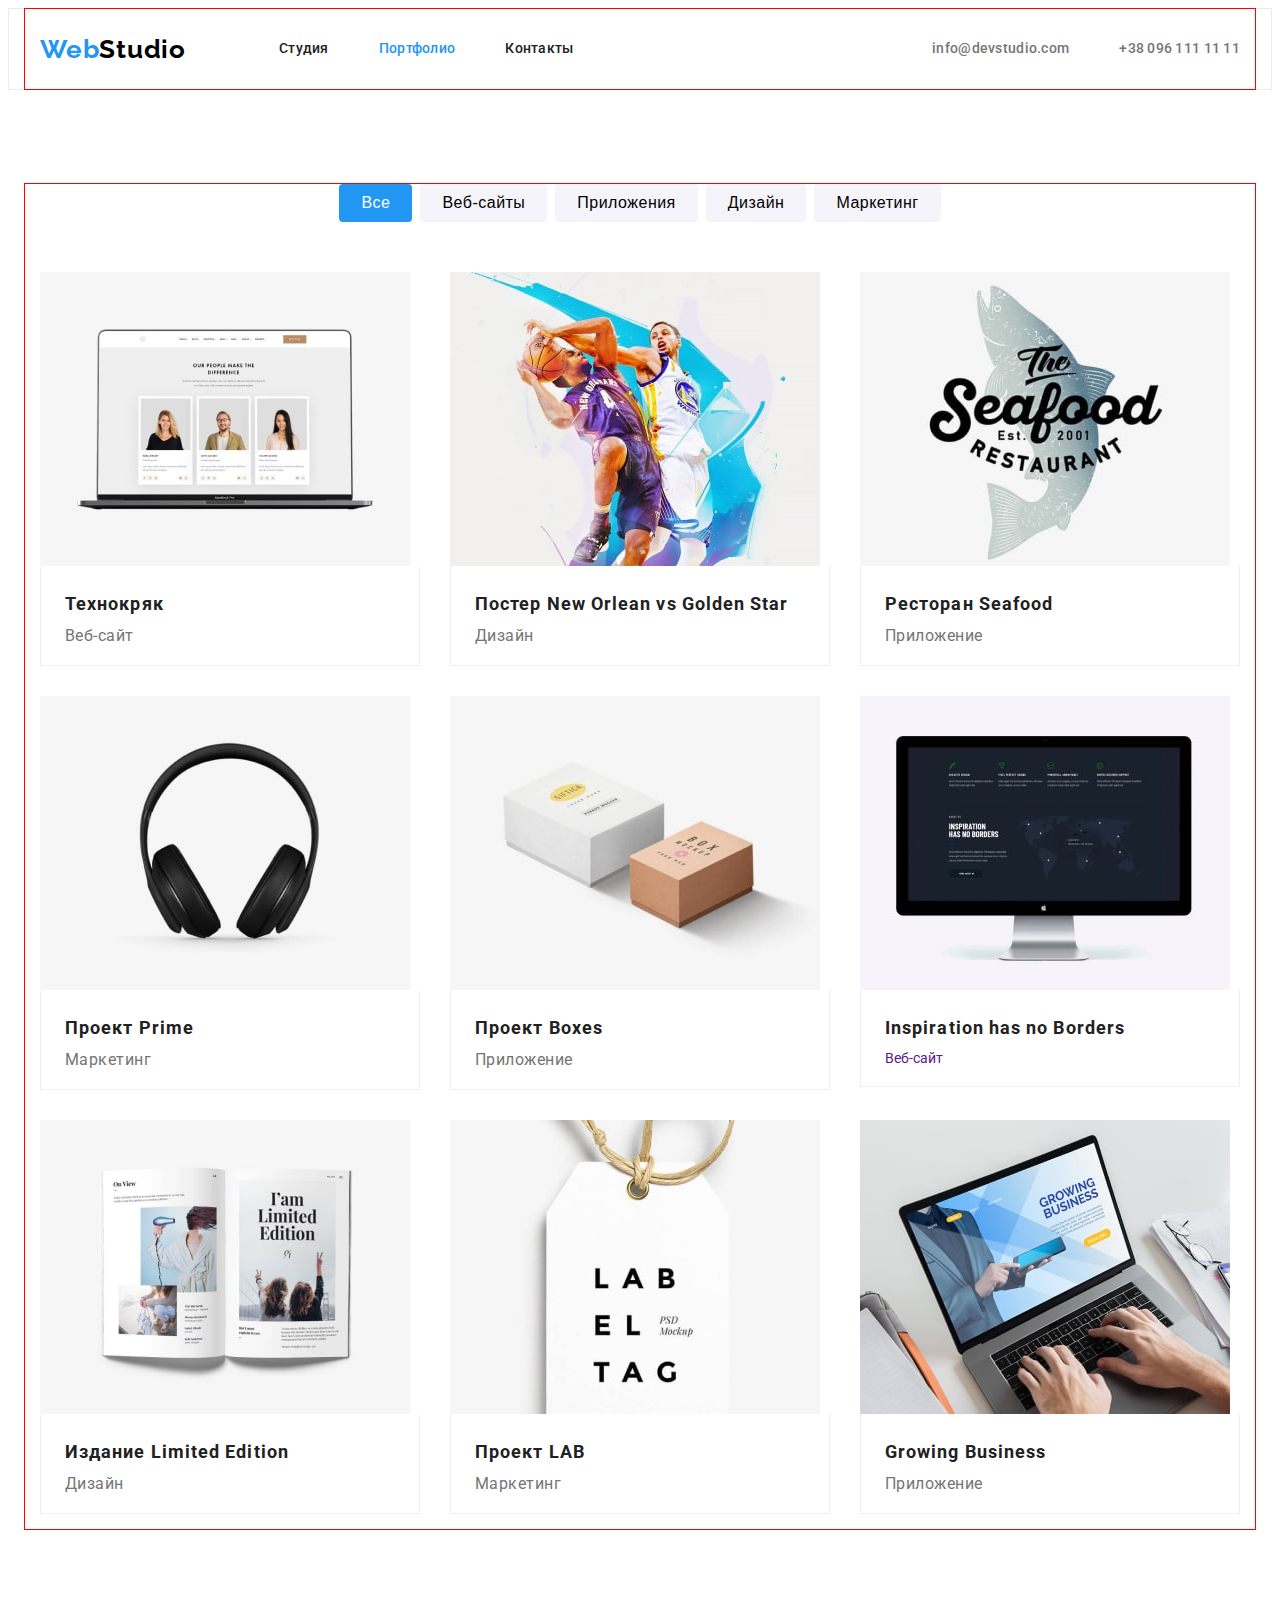
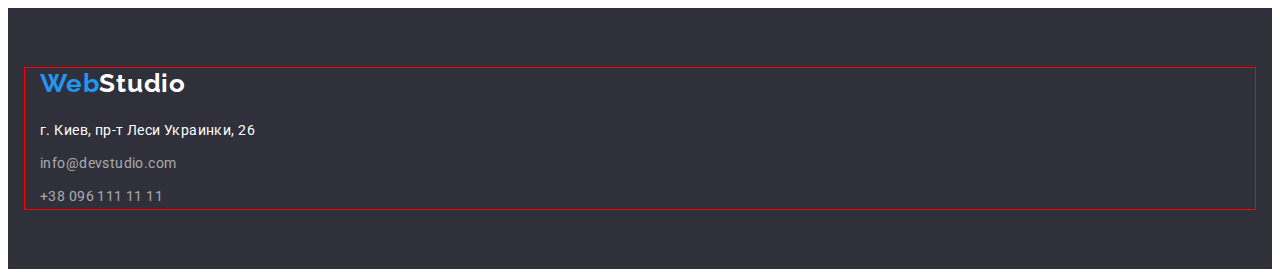
==== portfolio.html @ 9bad5669 "Initial commit" ====
<!DOCTYPE html>
<html lang="ru">
  <head>
    <meta charset="utf-8" />
    <meta http-equiv="X-UA-Compatible" content="IE=edge" />
    <title>Студия</title>
    <meta name="viewport" content="width=device-width, initial-scale=1" />
    <link
      href="https://fonts.googleapis.com/css2?family=Raleway:wght@700&family=Roboto:wght@400;500;700;900&display=swap"
      rel="stylesheet"
    />
    <link
      rel="stylesheet"
      href="https://cdnjs.cloudflare.com/ajax/libs/modern-normalize/1.1.0/modern-normalize.min.css"
      integrity="sha512-wpPYUAdjBVSE4KJnH1VR1HeZfpl1ub8YT/NKx4PuQ5NmX2tKuGu6U/JRp5y+Y8XG2tV+wKQpNHVUX03MfMFn9Q=="
      crossorigin="anonymous"
      referrerpolicy="no-referrer"
    />
    <link rel="stylesheet" href="./css/styles.css" />
    <link rel="preconnect" href="https://fonts.gstatic.com" crossorigin />
  </head>
  <!--header-->
  <body>
    <header class="header">
      <div class="container">
        <a href="./index.html" lang="en" class="header-logo"
          >Web<span class="header-logo-add">Studio</span></a
        >
        <nav>
          <ul class="header-list list">
            <li class="header-item">
              <a class="header-link link" href="./index.html">Студия</a>
            </li>
            <li class="header-item">
              <a class="header-link link current" href="./portfolio.html">Портфолио</a>
            </li>
            <li class="header-item"><a class="header-link link" href="">Контакты</a></li>
          </ul>
        </nav>
        <ul class="contacts-list list">
          <li class="contacts-item">
            <a class="contacts-link link" href="mailto:info@devstudio.com">info@devstudio.com</a>
          </li>
          <li class="contacts-item">
            <a class="contacts-link link" href="tel:+380961111111">+38 096 111 11 11</a>
          </li>
        </ul>
      </div>
    </header>
    <!--main-->
    <main>
      <section class="portfolio section">
        <div class="container">
          <h1 hidden>Кнопки</h1>
          <ul class="filter-list list">
            <li class="filter-item">
              <button class="filter-button filter-button-current" type="button">Все</button>
            </li>
            <li class="filter-item">
              <button class="filter-button" type="button">Веб-сайты</button>
            </li>
            <li class="filter-item">
              <button class="filter-button" type="button">Приложения</button>
            </li>
            <li class="filter-item">
              <button class="filter-button" type="button">Дизайн</button>
            </li>
            <li class="filter-item">
              <button class="filter-button" type="button">Маркетинг</button>
            </li>
          </ul>
          <ul class="portfolio-list list">
            <li class="portfolio-item">
              <a class="portfolio-link link" href="">
                <img src="./images/portfolio-1.jpg" alt="Наши работы фото 1" width="370" />
                <div class="portfolio-text-wrapper">
                  <h2 class="portfolio-title">Технокряк</h2>
                  <p class="portfolio-text">Веб-сайт</p>
                </div>
              </a>
            </li>
            <li class="portfolio-item">
              <a class="portfolio-link link" href="">
                <img src="./images/portfolio-2.jpg" alt="Наши работы фото 2" width="370" />
                <div class="portfolio-text-wrapper">
                  <h2 class="portfolio-title">Постер New Orlean vs Golden Star</h2>
                  <p class="portfolio-text">Дизайн</p>
                </div></a
              >
            </li>
            <li class="portfolio-item">
              <a class="portfolio-link link" href="">
                <img src="./images/portfolio-3.jpg" alt="Наши работы фото 3" width="370" />
                <div class="portfolio-text-wrapper">
                  <h2 class="portfolio-title">Ресторан Seafood</h2>
                  <p class="portfolio-text">Приложение</p>
                </div></a
              >
            </li>
            <li class="portfolio-item">
              <a class="portfolio-link link" href="">
                <img src="./images/portfolio-4.jpg" alt="Наши работы фото 4" width="370" />
                <div class="portfolio-text-wrapper">
                  <h2 class="portfolio-title">Проект Prime</h2>
                  <p class="portfolio-text">Маркетинг</p>
                </div></a
              >
            </li>
            <li class="portfolio-item">
              <a class="portfolio-link link" href="">
                <img src="./images/portfolio-5.jpg" alt="Наши работы фото 5" width="370" />
                <div class="portfolio-text-wrapper">
                  <h2 class="portfolio-title">Проект Boxes</h2>
                  <p class="portfolio-text">Приложение</p>
                </div></a
              >
            </li>
            <li class="portfolio-item">
              <a class="portfolio-link link" href="">
                <img src="./images/portfolio-6.jpg" alt="Наши работы фото 6" width="370" />
                <div class="portfolio-text-wrapper">
                  <h2 class="portfolio-title" lang="en">Inspiration has no Borders</h2>
                  <p class="herportfolioo-text">Веб-сайт</p>
                </div></a
              >
            </li>
            <li class="portfolio-item">
              <a class="portfolio-link link" href="">
                <img src="./images/portfolio-7.jpg" alt="Наши работы фото 7" width="370" />
                <div class="portfolio-text-wrapper">
                  <h2 class="portfolio-title">Издание Limited Edition</h2>
                  <p class="portfolio-text">Дизайн</p>
                </div></a
              >
            </li>
            <li class="portfolio-item">
              <a class="portfolio-link link" href="">
                <img src="./images/portfolio-8.jpg" alt="Наши работы фото 8" width="370" />
                <div class="portfolio-text-wrapper">
                  <h2 class="portfolio-title">Проект LAB</h2>
                  <p class="portfolio-text">Маркетинг</p>
                </div></a
              >
            </li>
            <li class="portfolio-item">
              <a class="portfolio-link link" href="">
                <img src="./images/portfolio-9.jpg" alt="Наши работы фото 9" width="370" />
                <div class="portfolio-text-wrapper">
                  <h2 class="portfolio-title" lang="en">Growing Business</h2>
                  <p class="portfolio-text">Приложение</p>
                </div></a
              >
            </li>
          </ul>
        </div>
      </section>
    </main>
    <!--footer-->
    <footer class="footer">
      <div class="container">
        <a href="/index.html" lang="en" class="footer-logo"
          >Web<span class="footer-logo-add">Studio</span></a
        >
        <address class="adress">
          <ul class="adress-list list">
            <li class="adress-item">
              <a
                href="https://goo.gl/maps/ZNNEmPpqHStPW1MP9"
                class="adress-link-map link"
                target="_blank"
                rel="noopener norefererrer"
              >
                г. Киев, пр-т Леси Украинки, 26
              </a>
            </li>
            <li class="adress-item">
              <a class="adress-link link" href="mailto:info@devstudio.com">info@devstudio.com</a>
            </li>
            <li class="adress-item">
              <a class="adress-link link" href="tel:+380961111111">+38 096 111 11 11</a>
            </li>
          </ul>
        </address>
      </div>
    </footer>
  </body>
</html>
---- css/styles.css ----
:root {
  --background-color: #ffffff;
  --alternative-background-color: #2f303a;
  --main-text-color: #212121;
  --second-text-color: #757575;
  --alternative-text-color: #ffffff;
  --active-btn-color: #2196f3;
  --main-font-weight: 700;
  --main-font-family: 'Roboto', sans-serif;
  --second-font-family: 'Raleway', sans-serif;
  --default-font-size: 14px;
  --default-padding: 94px;
}

body {
  font-family: var(--main-font-family);
  font-size: var(--default-font-size);
  background-color: var(--background-color);
  color: var(--master-text-color);
}

p,
h1,
h2,
h3,
h4,
h5,
h6 {
  margin: 0;
}
ul,
ol {
  margin: 0;
  padding: 0;
}
button {
  cursor: pointer;
}
img {
  display: block;
}
.list {
  list-style: none;
}
.link {
  text-decoration: none;
}
.hidden {
  position: absolute;
  white-space: nowrap;
  width: 1px;
  height: 1px;
  overflow: hidden;
  border: 0;
  padding: 0;
  clip: rect(0 0 0 0);
  clip-path: inset(50%);
  margin: -1px;
}
.container {
  width: 1200px;
  margin: 0 auto;
  padding-left: 15px;
  padding-right: 15px;
  outline: 1px solid red;
}
.section {
  padding-top: var(--default-padding);
  padding-bottom: var(--default-padding);
}
/*----------------header--------------------*/
.header {
  border: 1px solid #ececec;
}
.header-logo {
  color: var(--active-btn-color);
  font-family: var(--second-font-family);
  font-weight: var(--main-font-weight);
  font-size: 26px;
  line-height: 1.19;
  letter-spacing: 0.03em;
  text-decoration: none;
  margin-right: 93px;
}
.header-logo-add {
  color: #000000;
}
.header-list {
  display: flex;
  align-items: center;
}
.header .container {
  display: flex;
  align-items: center;
}
.header-link,
.contacts-link {
  padding: 32px 0;
  display: block;
  color: var(--main-text-color);
  font-weight: 500;
  line-height: 1.14;
  letter-spacing: 0.02em;
}
.header-item:not(:last-child) {
  margin-right: 50px;
}
.current {
  color: var(--active-btn-color);
}
.header-link:hover,
.header-link:focus,
.contacts-link:focus,
.contacts-link:hover {
  color: #2196f3;
}
.contacts-list {
  display: flex;
  margin-left: auto;
}
.contacts-link {
  color: var(--second-text-color);
  align-items: center;
}
.contacts-item:not(:last-child) {
  margin-right: 50px;
}
/*----------------head--------------------*/
.head {
  background-color: var(--alternative-background-color);
  text-align: center;
  padding-top: 200px;
  padding-bottom: 200px;
}
.head-title {
  color: var(--alternative-text-color);
  font-weight: 900;
  font-size: 44px;
  line-height: 1.36;
  text-align: center;
  letter-spacing: 0.06em;
  text-transform: uppercase;
}
.head-button {
  height: 50px;
  min-width: 200px;
  font-family: inherit;
  color: var(--alternative-text-color);
  background-color: var(--active-btn-color);
  font-weight: var(--main-font-weight);
  font-size: 16px;
  line-height: 1.87;
  letter-spacing: 0.06em;
  box-shadow: 0px 4px 4px rgba(0, 0, 0, 0.15);
  border-radius: 4px;
  cursor: pointer;
  margin-top: 30px;
}
.head-button:hover,
.head-button:focus {
  background-color: #188ce8;
}
/*----------------body--------------------*/
.hero-list {
  display: flex;
  justify-content: space-between;
}
.hero-title {
  font-weight: var(--main-font-weight);
  line-height: 1.14;
  letter-spacing: 0.03em;
  text-transform: uppercase;
  margin-bottom: 10px;
}
.hero-text {
  line-height: 1.71;
  letter-spacing: 0.03em;
  width: 270px;
  min-height: 75px;
}
.hero-item + .hero-item {
  margin-left: 30px;
}
.photo {
  padding-top: 0;
}
.photo-list {
  display: flex;
  margin-top: 50px;
  margin-left: -30px;
}
.photo-item {
  flex-basis: calc(100% / 3 - 30px);
  margin-left: 30px;
}
.photo-title,
.team-title {
  font-weight: var(--main-font-weight);
  font-size: 36px;
  line-height: 1.16;
  text-align: center;
  letter-spacing: 0.03em;
}
.team-title {
  margin-bottom: 50px;
}
.team {
  background-color: #f5f4fa;
}
.team-list {
  display: flex;
  margin-left: -30px;
}
.team-item-wrapper {
  padding-top: 30px;
  padding-bottom: 30px;
}
.team-item {
  background-color: var(--background-color);
  flex-basis: calc(100% / 4 - 30px);
  margin-left: 30px;
  box-shadow: 0px 1px 3px rgba(0, 0, 0, 0.12), 0px 1px 1px rgba(0, 0, 0, 0.14),
    0px 2px 1px rgba(0, 0, 0, 0.2);
  border-radius: 0px 0px 4px 4px;
}
.team-text-title {
  font-weight: 500;
  font-size: 16px;
  line-height: 1.19;
  text-align: center;
  letter-spacing: 0.03em;
  margin-bottom: 10px;
}
.team-text {
  color: var(--second-text-color);
  font-size: 16px;
  line-height: 1.19;
  text-align: center;
  letter-spacing: 0.03em;
}
/*----------------footer--------------------*/
.footer {
  background-color: var(--alternative-background-color);
  padding-top: 60px;
  padding-bottom: 60px;
}
.footer-logo {
  color: var(--active-btn-color);
  font-family: var(--second-font-family);
  font-weight: var(--main-font-weight);
  font-size: 26px;
  line-height: 1.19;
  letter-spacing: 0.03em;
  text-decoration: none;
  margin-bottom: 20px;
  display: block;
}
.footer-logo-add {
  color: var(--alternative-text-color);
}
.adress-list {
  color: var(--alternative-text-color);
  font-style: normal;
  line-height: 1.71;
  letter-spacing: 0.03em;
}
.adress-item:not(:last-child) {
  margin-bottom: 9px;
}
.adress-link-map {
  color: inherit;
}
.adress-link {
  color: rgba(255, 255, 255, 0.6);
}
.adress-link-map:hover,
.adress-link:hover,
.adress-link-map:focus,
.adress-link:focus {
  color: #2196f3;
}
/*----------------portfolio--------------------*/
.filter-list {
  display: flex;
  justify-content: center;
  margin-bottom: 50px;
}
.filter-item:not(:last-child) {
  margin-right: 8px;
}
.filter-button {
  background-color: #f5f4fa;
  font-weight: 500;
  font-size: 16px;
  line-height: 1.62;
  text-align: center;
  letter-spacing: 0.03em;
  border-radius: 4px;
  border: none;
  outline: none;
  cursor: pointer;
  padding: 6px 22px;
}
.filter-button-current {
  color: var(--alternative-text-color);
  background-color: var(--active-btn-color);
}
.filter-button:hover,
.filter-button:focus {
  color: var(--alternative-text-color);
  background-color: var(--active-btn-color);
  box-shadow: 0px 3px 1px rgba(0, 0, 0, 0.1), 0px 1px 2px rgba(0, 0, 0, 0.08),
    0px 2px 2px rgba(0, 0, 0, 0.12);
}
.portfolio-list {
  display: flex;
  margin: -15px;
  flex-wrap: wrap;
}
.portfolio-item {
  flex-basis: calc(100% / 3 - 30px);
  margin: 15px;
}
.portfolio-text-wrapper {
  padding: 20px 24px;
  border: 1px solid #eeeeee;
  border-top: none;
}
.portfolio-title {
  color: var(--main-text-color);
  font-weight: var(--main-font-weight);
  font-size: 18px;
  line-height: 2;
  letter-spacing: 0.06em;
  margin-bottom: 4px;
}
.portfolio-text {
  color: var(--second-text-color);
  font-size: 16px;
  line-height: 1.88x;
  letter-spacing: 0.03em;
}
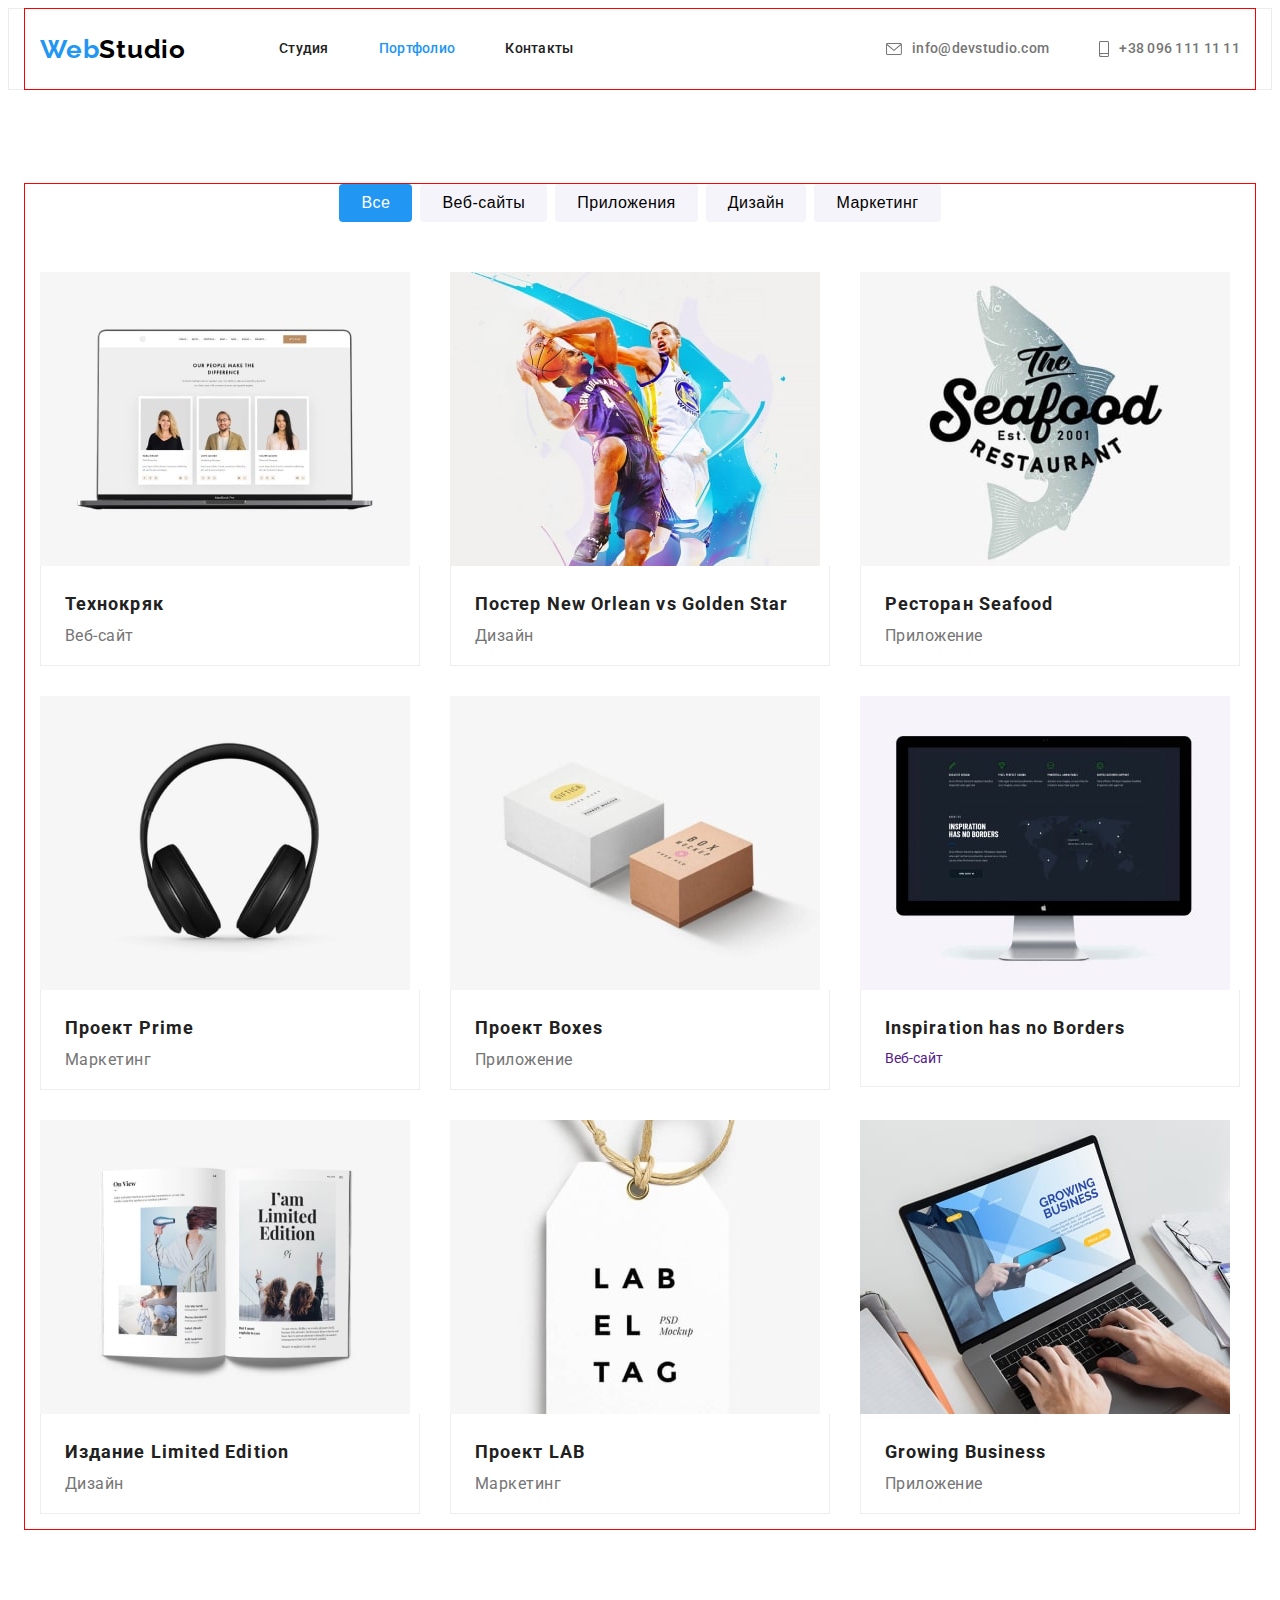
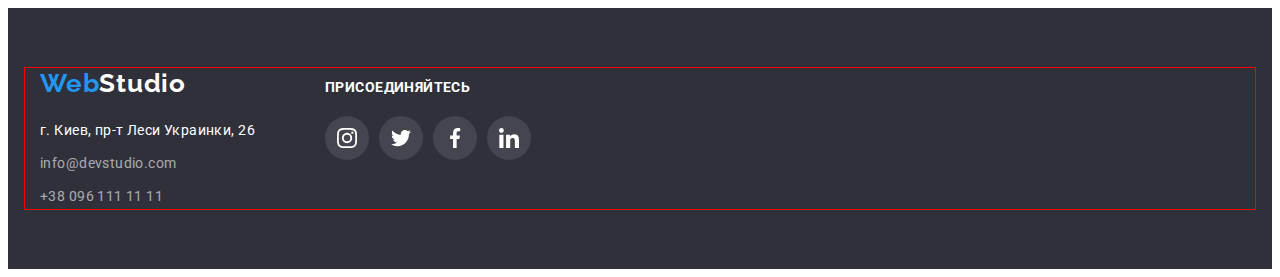
==== commit 44250cfb: "0406 1546" ====
--- a/portfolio.html
+++ b/portfolio.html
@@ -21,7 +21,7 @@
   </head>
   <!--header-->
   <body>
-    <header class="header">
+   <header class="header">
       <div class="container">
         <a href="./index.html" lang="en" class="header-logo"
           >Web<span class="header-logo-add">Studio</span></a
@@ -39,10 +39,18 @@
         </nav>
         <ul class="contacts-list list">
           <li class="contacts-item">
-            <a class="contacts-link link" href="mailto:info@devstudio.com">info@devstudio.com</a>
+            <a class="contacts-link link" href="mailto:info@devstudio.com">
+              <svg class="contacts-icon" width="16" height="12">
+                <use href="./images/icons.svg#icon-envelope"></use></svg
+              >info@devstudio.com</a
+            >
           </li>
           <li class="contacts-item">
-            <a class="contacts-link link" href="tel:+380961111111">+38 096 111 11 11</a>
+            <a class="contacts-link link" href="tel:+380961111111">
+              <svg class="contacts-icon" width="10" height="16">
+                <use href="./images/icons.svg#icon-smartphone"></use></svg
+              >+38 096 111 11 11</a
+            >
           </li>
         </ul>
       </div>
@@ -158,29 +166,61 @@
     <!--footer-->
     <footer class="footer">
       <div class="container">
-        <a href="/index.html" lang="en" class="footer-logo"
-          >Web<span class="footer-logo-add">Studio</span></a
-        >
-        <address class="adress">
-          <ul class="adress-list list">
-            <li class="adress-item">
-              <a
-                href="https://goo.gl/maps/ZNNEmPpqHStPW1MP9"
-                class="adress-link-map link"
-                target="_blank"
-                rel="noopener norefererrer"
-              >
-                г. Киев, пр-т Леси Украинки, 26
+        <div class="adress-contact">
+          <a href="/index.html" lang="en" class="footer-logo"
+            >Web<span class="footer-logo-add">Studio</span></a
+          >
+          <address class="adress">
+            <ul class="adress-list list">
+              <li class="adress-item">
+                <a
+                  href="https://goo.gl/maps/ZNNEmPpqHStPW1MP9"
+                  class="adress-link-map link"
+                  target="_blank"
+                  rel="noopener norefererrer"
+                >
+                  г. Киев, пр-т Леси Украинки, 26
+                </a>
+              </li>
+              <li class="adress-item">
+                <a class="adress-link link" href="mailto:info@devstudio.com">info@devstudio.com</a>
+              </li>
+              <li class="adress-item">
+                <a class="adress-link link" href="tel:+380961111111">+38 096 111 11 11</a>
+              </li>
+            </ul>
+          </address>
+        </div>
+        <div class="adress-connect">
+          <h3 class="connect-title">присоединяйтесь</h3>
+          <ul class="connect-soc-list list">
+            <li class="connect-soc-item">
+              <a href="" class="connect-soc-link link">
+                <svg class="connect-soc-icon" width="20px" height="20px">
+                  <use href="./images/icons.svg#icon-instagram"></use>
+                </svg>
               </a>
             </li>
-            <li class="adress-item">
-              <a class="adress-link link" href="mailto:info@devstudio.com">info@devstudio.com</a>
-            </li>
-            <li class="adress-item">
-              <a class="adress-link link" href="tel:+380961111111">+38 096 111 11 11</a>
-            </li>
-          </ul>
-        </address>
+            <li class="connect-soc-item">
+              <a href="" class="connect-soc-link link"
+                ><svg class="connect-soc-icon" width="20px" height="20px">
+                  <use href="./images/icons.svg#icon-twitter"></use></svg
+              ></a>
+            </li>
+            <li class="connect-soc-item">
+              <a href="" class="connect-soc-link link"
+                ><svg class="connect-soc-icon" width="20px" height="20px">
+                  <use href="./images/icons.svg#icon-facebook"></use></svg
+              ></a>
+            </li>
+            <li class="connect-soc-item">
+              <a href="" class="connect-soc-link link"
+                ><svg class="connect-soc-icon" width="20px" height="20px">
+                  <use href="./images/icons.svg#icon-linkedin"></use></svg
+              ></a>
+            </li>
+          </ul>
+        </div>
       </div>
     </footer>
   </body>
--- a/css/styles.css
+++ b/css/styles.css
@@ -121,16 +121,34 @@
 .contacts-link {
   color: var(--second-text-color);
   align-items: center;
-}
+  display: flex;
+  justify-content: center;
+}
+
 .contacts-item:not(:last-child) {
   margin-right: 50px;
 }
+.contacts-icon {
+  display: inline-block;
+  fill: currentColor;
+  margin-right: 10px;
+  justify-content: center;
+}
 /*----------------head--------------------*/
+
 .head {
-  background-color: var(--alternative-background-color);
+  height: 600px;
+  max-width: 1600px;
   text-align: center;
   padding-top: 200px;
   padding-bottom: 200px;
+  background-color: rgba(47, 48, 58, 0.4);
+  margin: 0 auto;
+  background-image: linear-gradient(rgba(47, 48, 58, 0.4), rgba(47, 48, 58, 0.4)),
+    url(../images/hero-bg.jpg);
+  background-repeat: no-repeat;
+  background-position: center;
+  background-size: cover;
 }
 .head-title {
   color: var(--alternative-text-color);
@@ -165,6 +183,7 @@
   display: flex;
   justify-content: space-between;
 }
+
 .hero-title {
   font-weight: var(--main-font-weight);
   line-height: 1.14;
@@ -180,6 +199,20 @@
 }
 .hero-item + .hero-item {
   margin-left: 30px;
+}
+.hero-img-item {
+  width: 270px;
+  height: 120px;
+  margin-bottom: 30px;
+}
+.hero-img-link {
+  width: 100%;
+  height: 100%;
+  background: #f5f4fa;
+  border-radius: 4px;
+  display: flex;
+  align-items: center;
+  justify-content: center;
 }
 .photo {
   padding-top: 0;
@@ -194,7 +227,8 @@
   margin-left: 30px;
 }
 .photo-title,
-.team-title {
+.team-title,
+.clients-title {
   font-weight: var(--main-font-weight);
   font-size: 36px;
   line-height: 1.16;
@@ -237,12 +271,86 @@
   line-height: 1.19;
   text-align: center;
   letter-spacing: 0.03em;
+  margin-bottom: 16px;
+}
+.team-soc-item {
+  width: 44px;
+  height: 44px;
+  margin-right: 10px;
+}
+.team-soc-list {
+  display: flex;
+  justify-content: center;
+}
+.team-soc-item:last-child {
+  margin-right: 0;
+}
+.team-soc-link {
+  width: 100%;
+  height: 100%;
+  display: flex;
+  align-items: center;
+  justify-content: center;
+  border-radius: 50%;
+}
+.team-soc-icon {
+  fill: #afb1b8;
+}
+.team-soc-link:hover,
+.team-soc-link:focus {
+  background-color: var(--active-btn-color);
+}
+.team-soc-link:hover .team-soc-icon,
+.team-soc-link:focus .team-soc-icon {
+  fill: var(--background-color);
+}
+.clients-title {
+  margin-top: 94px;
+  margin-bottom: 50px;
+}
+.clients-list {
+  display: flex;
+  justify-content: center;
+  margin-bottom: 94px;
+}
+.clients-item {
+  width: 170px;
+  height: 92px;
+  margin-right: 30px;
+}
+.clients-item:last-child {
+  margin-right: 0;
+}
+.clients-link {
+  width: 100%;
+  height: 100%;
+  border: 1px solid #afb1b8;
+  border-radius: 4px;
+  display: flex;
+  align-items: center;
+  justify-content: center;
+}
+.clients-link:hover,
+.clients-link:focus {
+  border: 1px solid var(--active-btn-color);
+}
+.clients-logo {
+  fill: #afb1b8;
+}
+.clients-link:hover .clients-logo,
+.clients-link:focus .clients-logo {
+  fill: var(--active-btn-color);
 }
 /*----------------footer--------------------*/
+
 .footer {
   background-color: var(--alternative-background-color);
   padding-top: 60px;
   padding-bottom: 60px;
+}
+.footer .container{
+  display: flex;
+  align-items: baseline;
 }
 .footer-logo {
   color: var(--active-btn-color);
@@ -279,7 +387,53 @@
 .adress-link:focus {
   color: #2196f3;
 }
+.adress-connect{
+  margin-left: 70px;
+}
+.connect-title {
+  font-weight: var(--main-font-weight);
+  font-size: 14px;
+  line-height: 1.14;
+  letter-spacing: 0.03em;
+  text-transform: uppercase;
+  color: var(--alternative-text-color);
+}
+.connect-soc-item {
+  width: 44px;
+  height: 44px;
+  margin-right: 10px;
+}
+.connect-soc-list {
+  display: flex;
+  justify-content: center;
+  margin-top: 20px;
+}
+.connect-soc-item:last-child {
+  margin-right: 0;
+}
+.connect-soc-link {
+  width: 100%;
+  height: 100%;
+  display: flex;
+  align-items: center;
+  justify-content: center;
+  border-radius: 50%;
+  background: rgba(255, 255, 255, 0.1);
+}
+.connect-soc-icon {
+  fill: #fff;
+}
+.connect-soc-link:hover,
+.connect-soc-link:focus {
+  background-color: var(--active-btn-color);
+}
+.connect-soc-link:hover .connect-soc-icon,
+.connect-soc-link:focus .connect-soc-icon {
+  fill: var(--background-color);
+}
+
 /*----------------portfolio--------------------*/
+
 .filter-list {
   display: flex;
   justify-content: center;
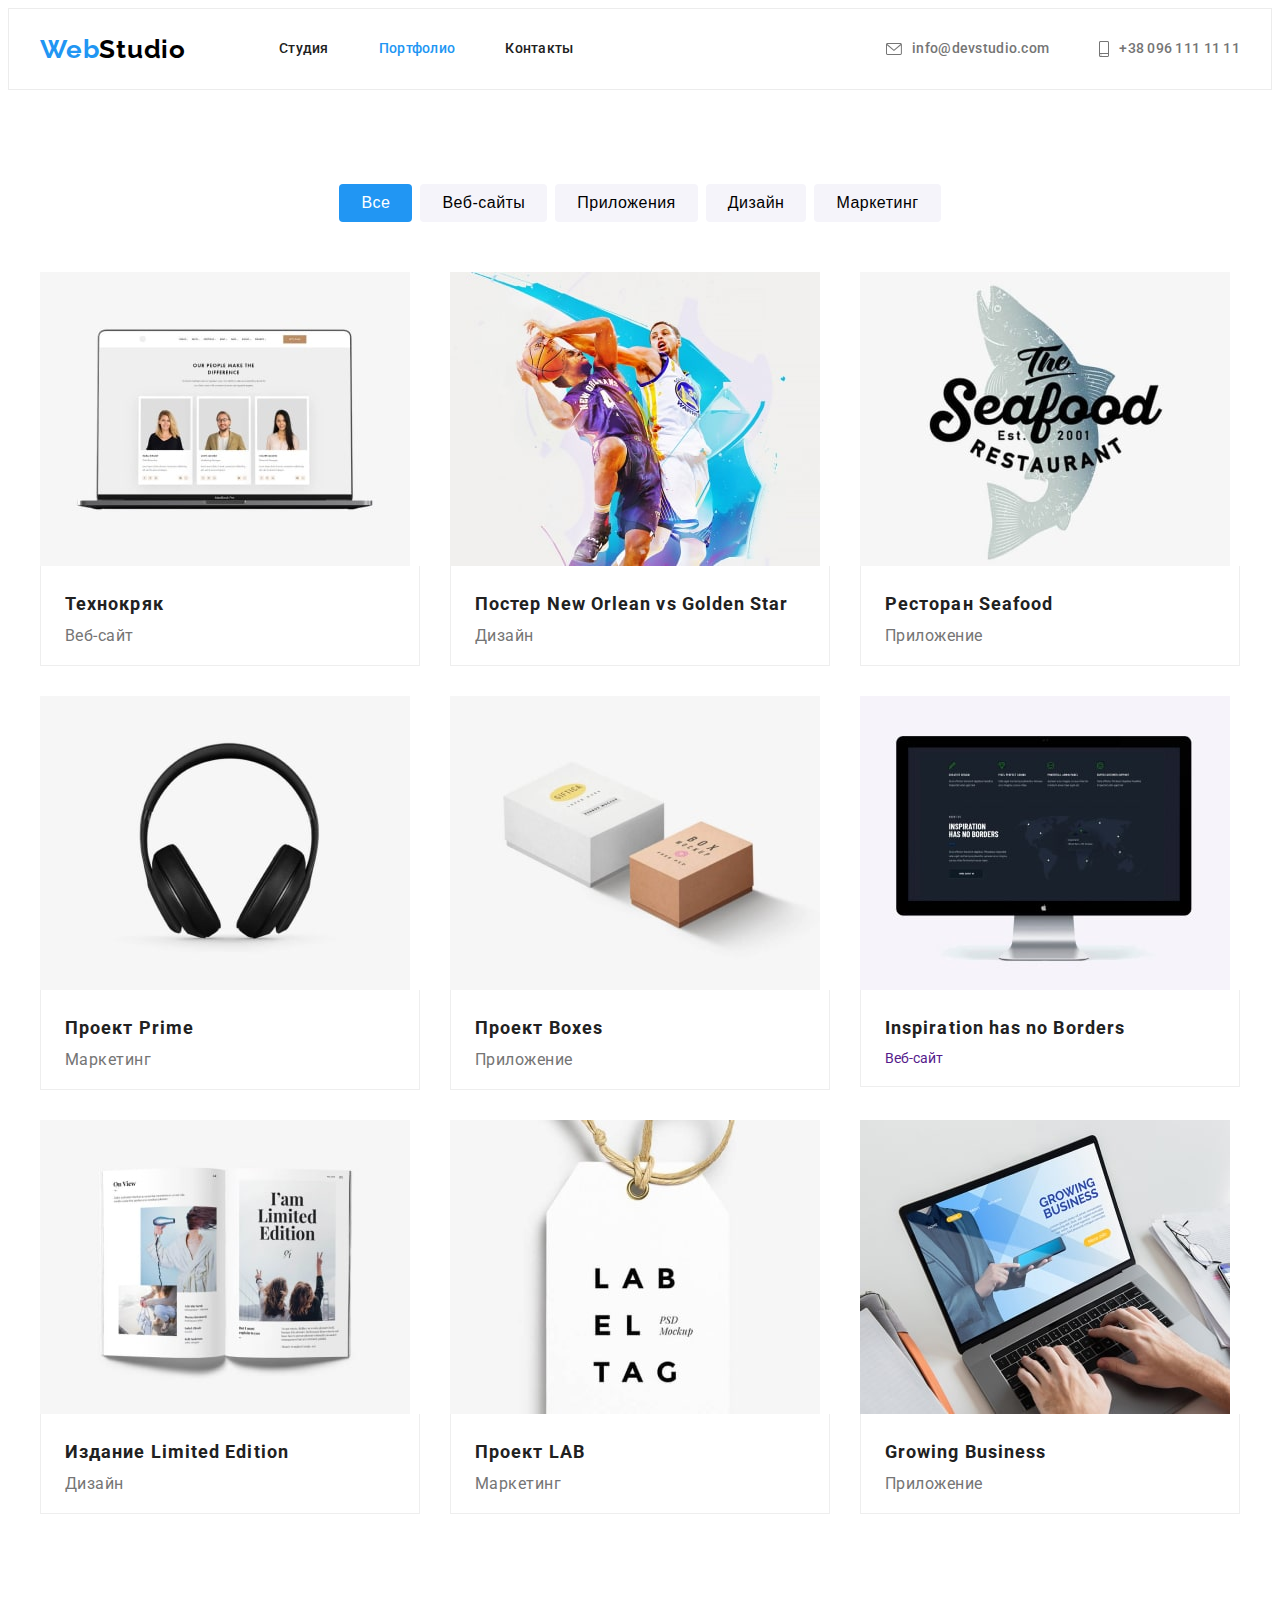
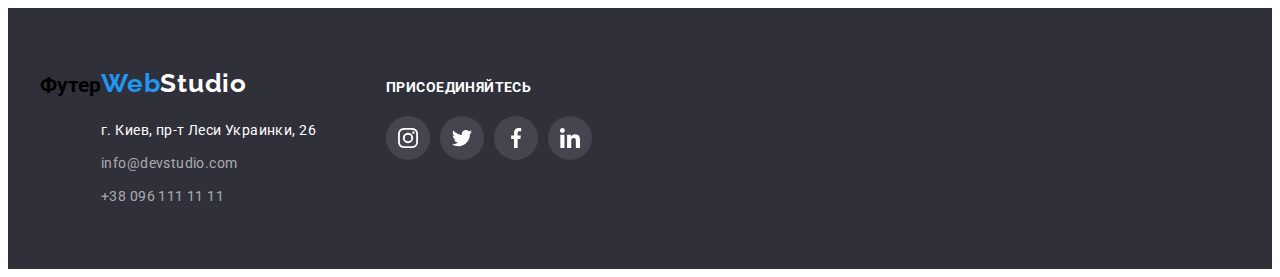
==== commit c71922c3: "0406 1618" ====
--- a/portfolio.html
+++ b/portfolio.html
@@ -21,7 +21,7 @@
   </head>
   <!--header-->
   <body>
-   <header class="header">
+    <header class="header">
       <div class="container">
         <a href="./index.html" lang="en" class="header-logo"
           >Web<span class="header-logo-add">Studio</span></a
@@ -166,6 +166,7 @@
     <!--footer-->
     <footer class="footer">
       <div class="container">
+        <h2 class="container-title .hidden">Футер</h2>
         <div class="adress-contact">
           <a href="/index.html" lang="en" class="footer-logo"
             >Web<span class="footer-logo-add">Studio</span></a
--- a/css/styles.css
+++ b/css/styles.css
@@ -62,7 +62,7 @@
   margin: 0 auto;
   padding-left: 15px;
   padding-right: 15px;
-  outline: 1px solid red;
+  /* outline: 1px solid red; */
 }
 .section {
   padding-top: var(--default-padding);
@@ -348,7 +348,7 @@
   padding-top: 60px;
   padding-bottom: 60px;
 }
-.footer .container{
+.footer .container {
   display: flex;
   align-items: baseline;
 }
@@ -387,7 +387,7 @@
 .adress-link:focus {
   color: #2196f3;
 }
-.adress-connect{
+.adress-connect {
   margin-left: 70px;
 }
 .connect-title {
@@ -475,6 +475,10 @@
   flex-basis: calc(100% / 3 - 30px);
   margin: 15px;
 }
+.portfolio-item:hover {
+  box-shadow: 0px 1px 1px rgba(0, 0, 0, 0.12), 0px 4px 4px rgba(0, 0, 0, 0.06),
+    1px 4px 6px rgba(0, 0, 0, 0.16);
+}
 .portfolio-text-wrapper {
   padding: 20px 24px;
   border: 1px solid #eeeeee;
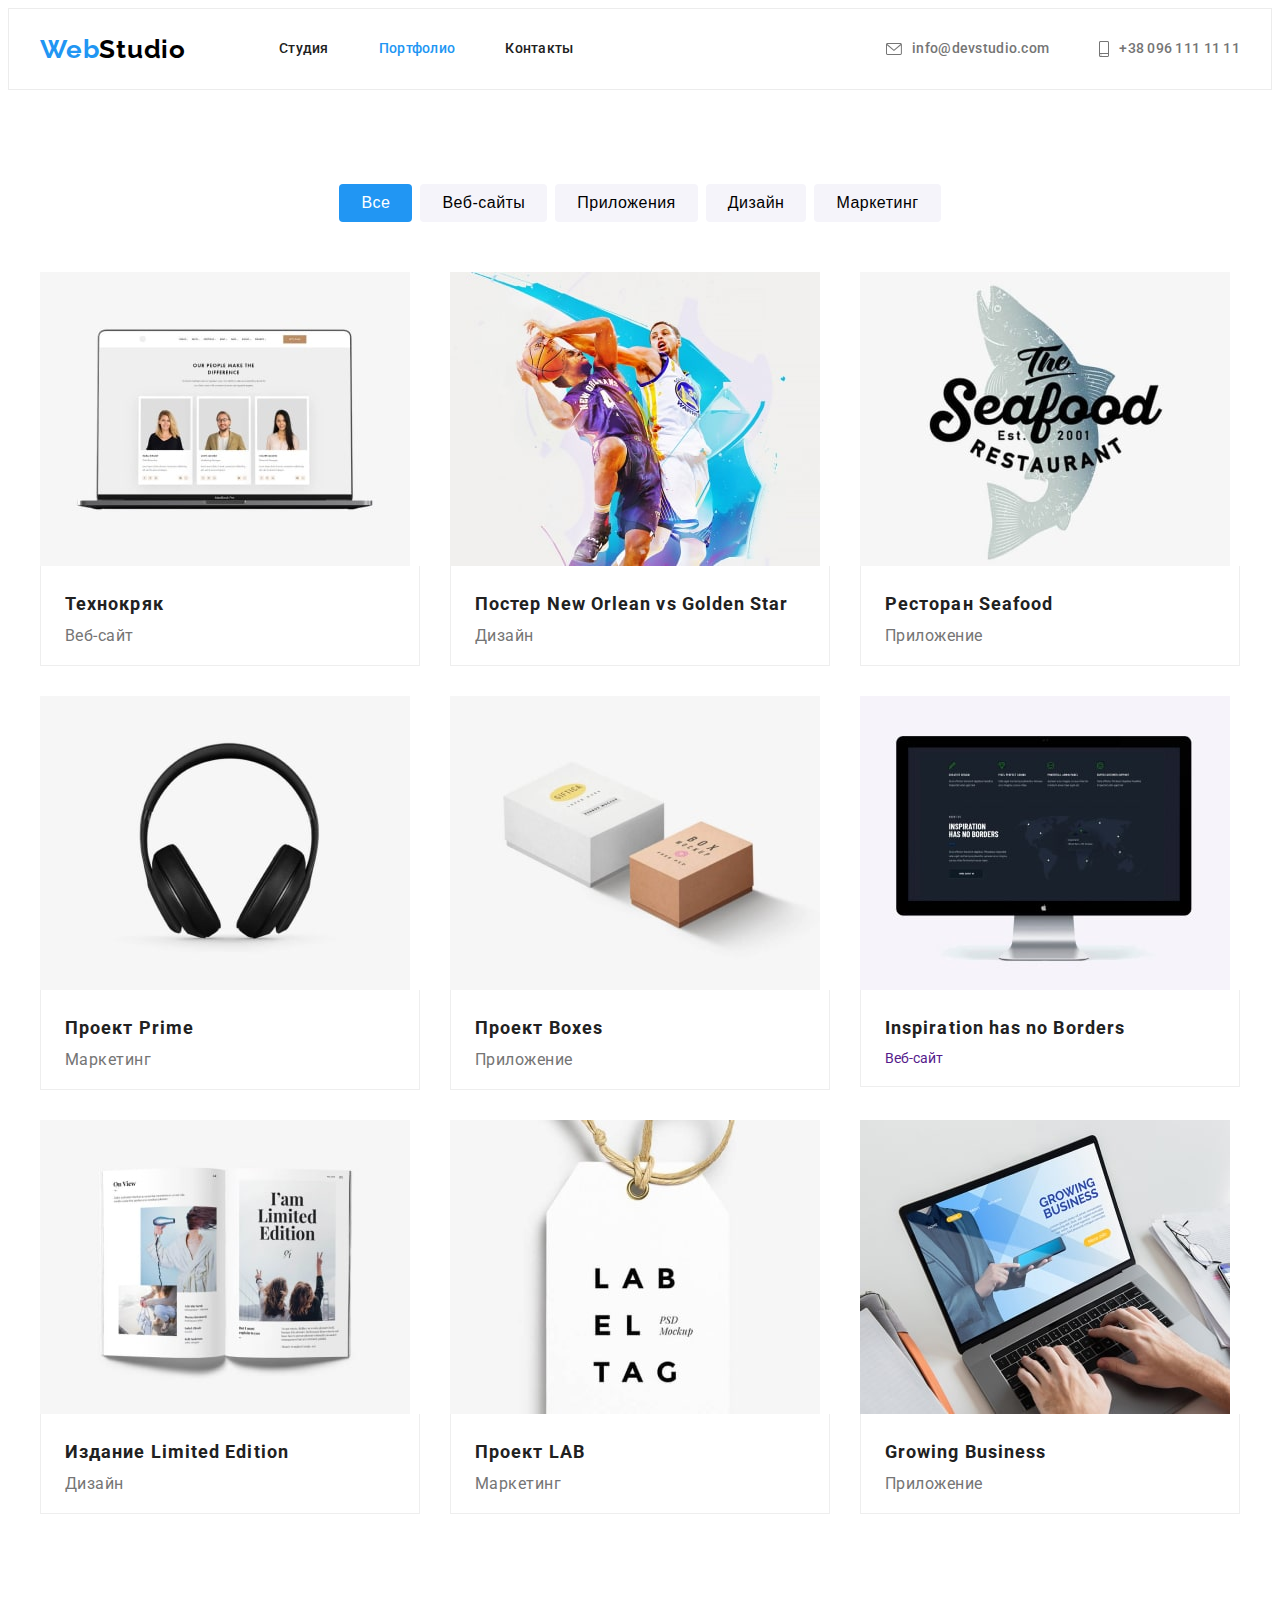
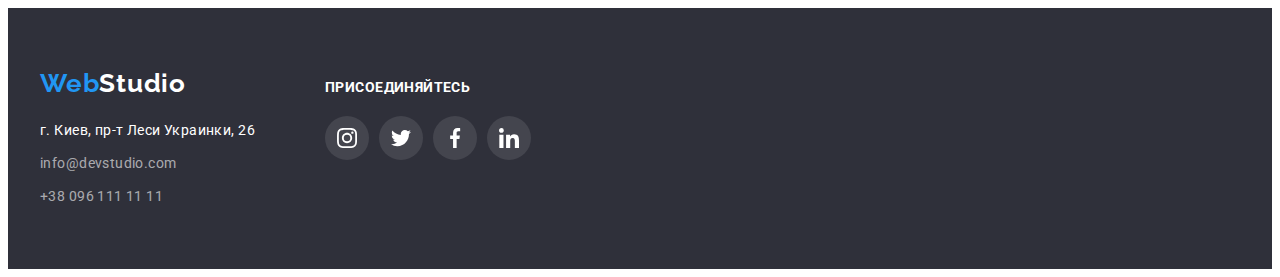
==== commit c3729c24: "0606 1031" ====
--- a/portfolio.html
+++ b/portfolio.html
@@ -166,7 +166,7 @@
     <!--footer-->
     <footer class="footer">
       <div class="container">
-        <h2 class="container-title .hidden">Футер</h2>
+        <h2 class="container-title hidden">Футер</h2>
         <div class="adress-contact">
           <a href="/index.html" lang="en" class="footer-logo"
             >Web<span class="footer-logo-add">Studio</span></a
